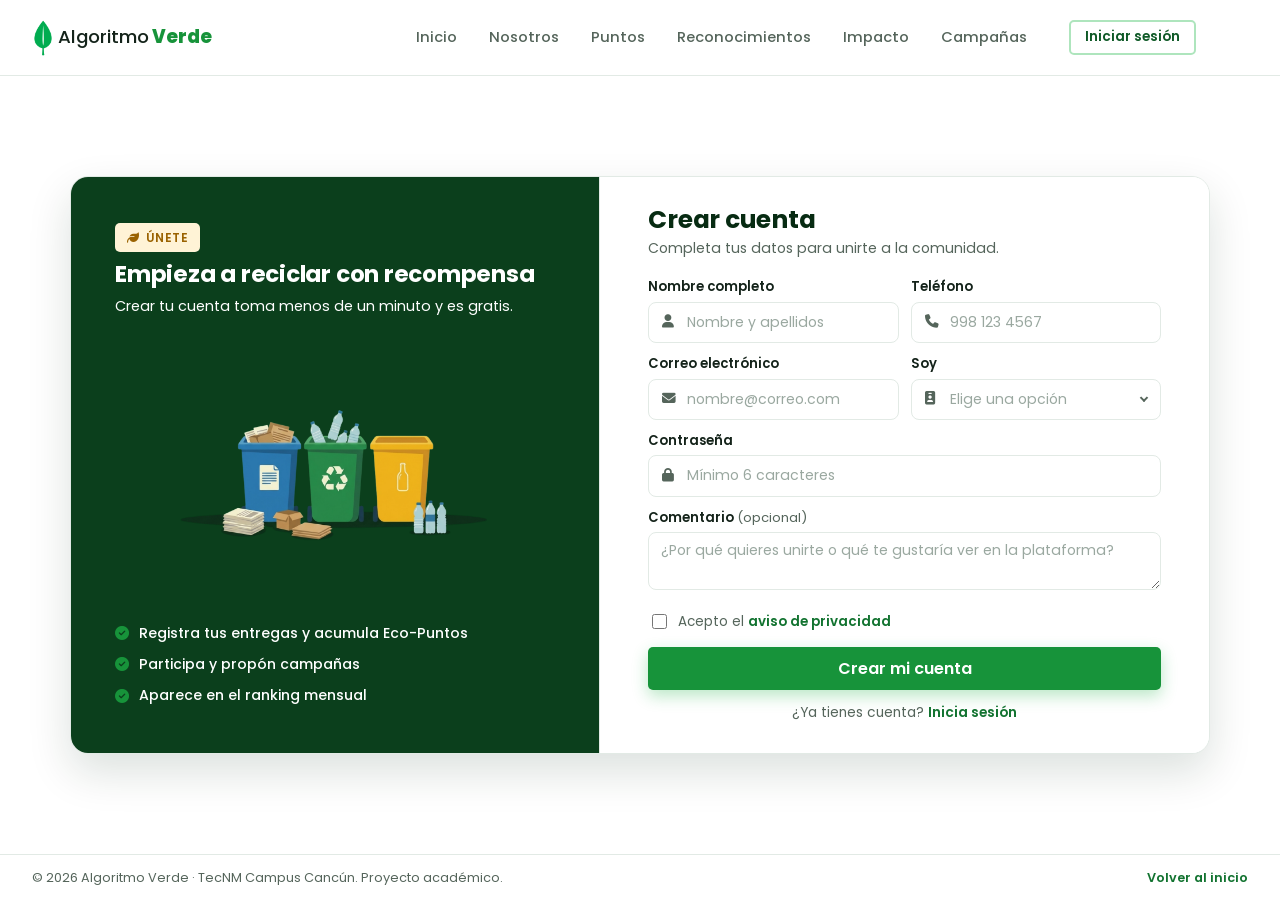
==== frontend/pages/auth/registro.html @ 046243cf "añadir pagina de registro" ====
<!DOCTYPE html>
<html lang="es-MX">
<head>
  <meta charset="UTF-8">
  <meta name="viewport" content="width=device-width, initial-scale=1">
  <title>Crear cuenta | Algoritmo Verde</title>
  <meta name="description" content="Crea tu cuenta en Algoritmo Verde y empieza a ganar Eco-Puntos con tu reciclaje.">
  <link rel="icon" href="../../assets/icons/favicon.ico">

  <link rel="preconnect" href="https://fonts.googleapis.com">
  <link rel="preconnect" href="https://fonts.gstatic.com" crossorigin>
  <link href="https://fonts.googleapis.com/css2?family=Poppins:wght@400;500;600;700;800&display=swap" rel="stylesheet">
  <link rel="stylesheet" href="https://cdnjs.cloudflare.com/ajax/libs/font-awesome/6.5.1/css/all.min.css" integrity="sha512-DTOQO9RWCH3ppGqcWaEA1BIZOC6xxalwEsw9c2QQeAIftl+Vegovlnee1c9QX4TctnWMn13TZye+giMm8e2LwA==" crossorigin="anonymous" referrerpolicy="no-referrer" />
  <link rel="stylesheet" href="../../css/main.css">
  <link rel="stylesheet" href="../../css/pages/auth.css">
</head>

<body class="pagina-auth">

  <a class="saltar-contenido" href="#formulario-registro">Saltar al formulario</a>

  <!-- ============ NAVBAR ============ -->
  <header class="navbar">
    <div class="contenedor navbar__inner">
      <a class="navbar__marca" href="../../index.html" aria-label="Algoritmo Verde, ir al inicio">
        <img src="../../assets/icons/logo.png" alt="Algoritmo Verde Logo" class="navbar__logo-img">
        <span>Algoritmo<b>Verde</b></span>
      </a>

      <nav class="navbar__menu" aria-label="Principal">
        <ul>
          <li><a class="navbar__enlace" href="../../index.html#inicio">Inicio</a></li>
          <li><a class="navbar__enlace" href="../../index.html#quienes-somos">Nosotros</a></li>
          <li><a class="navbar__enlace" href="../../index.html#puntos">Puntos</a></li>
          <li><a class="navbar__enlace" href="../../index.html#reconocimientos">Reconocimientos</a></li>
          <li><a class="navbar__enlace" href="../../index.html#impacto">Impacto</a></li>
          <li><a class="navbar__enlace" href="../../index.html#eventos">Campañas</a></li>
        </ul>
        <a class="btn btn--secundario btn--sm" href="login.html">Iniciar sesión</a>
      </nav>
    </div>
  </header>

  <!-- ============ CONTENEDOR PRINCIPAL ============ -->
  <main class="auth">
    
    <!-- TARJETA UNIFICADA QUE CONTIENE AMBAS SECCIONES -->
    <div class="auth__contenedor-card">

      <!-- Panel lateral decorativo (Izquierda) -->
      <section class="auth__lateral" aria-label="Por qué unirte">
        <div class="auth__lateral-contenido">
          <span class="etiqueta etiqueta--acento"><i class="fa-solid fa-leaf"></i> Únete</span>
          <h2>Empieza a reciclar con recompensa</h2>
          <p>Crear tu cuenta toma menos de un minuto y es gratis.</p>

          <img class="auth__ilustracion" src="../../assets/images/landing/Reciclaje.png" alt="Contenedores de reciclaje de papel, plástico y vidrio">

          <ul class="auth__beneficios">
            <li><i class="fa-solid fa-circle-check"></i> Registra tus entregas y acumula Eco-Puntos</li>
            <li><i class="fa-solid fa-circle-check"></i> Participa y propón campañas</li>
            <li><i class="fa-solid fa-circle-check"></i> Aparece en el ranking mensual</li>
          </ul>
        </div>
      </section>

      <!-- Panel de Formulario (Derecha) -->
      <section class="auth__panel">
        <div class="auth__tarjeta">
          <h1 class="auth__titulo">Crear cuenta</h1>
          <p class="auth__subtitulo">Completa tus datos para unirte a la comunidad.</p>

          <form id="formulario-registro" class="auth__form" action="../../../backend/registro.php" method="post">

            <div class="campos-fila">
              <div class="campo">
                <label for="nombre">Nombre completo</label>
                <div class="campo__control">
                  <i class="fa-solid fa-user" aria-hidden="true"></i>
                  <input type="text" id="nombre" name="nombre" placeholder="Nombre y apellidos" autocomplete="name" minlength="3" maxlength="100" required>
                </div>
              </div>

              <div class="campo">
                <label for="telefono">Teléfono</label>
                <div class="campo__control">
                  <i class="fa-solid fa-phone" aria-hidden="true"></i>
                  <input type="tel" id="telefono" name="telefono" placeholder="998 123 4567" autocomplete="tel" inputmode="tel" pattern="[0-9 ()+\-]{10,18}" title="Escribe un teléfono de 10 dígitos" required>
                </div>
              </div>
            </div>

            <div class="campos-fila">
              <div class="campo">
                <label for="correo">Correo electrónico</label>
                <div class="campo__control">
                  <i class="fa-solid fa-envelope" aria-hidden="true"></i>
                  <input type="email" id="correo" name="correo" placeholder="nombre@correo.com" autocomplete="email" maxlength="120" required>
                </div>
              </div>

              <div class="campo">
                <label for="rol">Soy</label>
                <div class="campo__control campo__control--select">
                  <i class="fa-solid fa-id-badge" aria-hidden="true"></i>
                  <select id="rol" name="rol" required>
                    <option value="" selected disabled>Elige una opción</option>
                    <option value="estudiante">Estudiante</option>
                    <option value="docente">Docente</option>
                    <option value="personal">Personal del plantel</option>
                    <option value="externo">Persona externa</option>
                  </select>
                </div>
              </div>
            </div>

            <div class="campo">
              <label for="password">Contraseña</label>
              <div class="campo__control">
                <i class="fa-solid fa-lock" aria-hidden="true"></i>
                <input type="password" id="password" name="password" placeholder="Mínimo 6 caracteres" autocomplete="new-password" minlength="6" required>
              </div>
            </div>

            <div class="campo">
              <label for="comentario">Comentario <span class="campo__opcional">(opcional)</span></label>
              <div class="campo__control">
                <textarea id="comentario" name="comentario" rows="2" maxlength="500" placeholder="¿Por qué quieres unirte o qué te gustaría ver en la plataforma?"></textarea>
              </div>
            </div>

            <label class="auth__check">
              <input type="checkbox" name="acepto" value="1" required>
              <span>Acepto el <a class="auth__enlace" href="#">aviso de privacidad</a></span>
            </label>

            <button type="submit" class="btn btn--primario btn--lg auth__enviar">Crear mi cuenta</button>
          </form>

          <p class="auth__registro">¿Ya tienes cuenta? <a class="auth__enlace" href="login.html">Inicia sesión</a></p>
        </div>
      </section>

    </div>
  </main>

  <footer class="auth__pie">
    <span>© 2026 Algoritmo Verde · TecNM Campus Cancún. Proyecto académico.</span>
    <a href="../../index.html">Volver al inicio</a>
  </footer>

</body>
</html>
---- frontend/css/main.css ----
/* Punto de entrada de estilos. Importa todo en orden. */
@import url("base/variables.css");
@import url("base/reset.css");
@import url("base/typography.css");

@import url("components/iconos.css");
@import url("components/botones.css");
@import url("components/cards.css");
@import url("components/navbar.css");
@import url("components/carrusel.css");
@import url("components/footer.css");

@import url("pages/landing.css");
---- frontend/css/pages/auth.css ----
.pagina-auth {
  min-height: 100vh;
  display: flex;
  flex-direction: column;
  background: white;
}

.auth {
  flex: 1;
  display: flex;
  align-items: center;
  justify-content: center;
  padding: 24px; 
}

.auth__contenedor-card {
  display: grid;
  grid-template-columns: 1fr 1.15fr; /* 2 columnas pegadas */
  width: 100%;
  max-width: 1140px;
  background: var(--blanco, #ffffff);
  border-radius: var(--radio-lg, 16px);
  border: 1px solid var(--borde, #e2e8f0);
  box-shadow: var(--sombra-lg, 0 10px 25px -5px rgba(0, 0, 0, 0.08));
  overflow: hidden; /* Corta los bordes del panel lateral verde */
}

/* ---------- Panel lateral decorativo (Izquierda) ---------- */
.auth__lateral {
  display: flex;
  align-items: center;
  justify-content: center;
  padding: 28px 40px;
  background: var(--verde-900);
  border-right: 1px solid var(--borde, #e2e8f0);
}

.auth__lateral-contenido { 
  max-width: 440px; 
  width: 100%;
}

.auth__lateral h2 {
  font-size: clamp(1.35rem, 1.8vw, 1.7rem);
  color: white;
  margin: 8px 0 6px;
  line-height: 1.25;
}

.auth__lateral p { 
  color: white; 
  font-size: .9rem; 
}

.auth__ilustracion {
  width: 100%;
  max-width: 310px; 
  height: auto;
  margin: 10px auto;
  display: block;
}

.auth__beneficios { 
  display: grid; 
  gap: 8px; 
  margin-top: 12px;
}

.auth__beneficios li { 
  display: flex; 
  align-items: center; 
  gap: 10px; 
  font-size: .88rem; 
  font-weight: 500; 
  color: white; 
}

.auth__beneficios i { 
  color: var(--verde-600, #16a34a); 
}

/* ---------- Panel del formulario (Derecha) ---------- */
.auth__panel {
  display: flex;
  align-items: center;
  justify-content: center;
  padding: 28px 48px; 
  background: var(--blanco, #ffffff);
}

.auth__tarjeta { 
  width: 100%; 
}

.auth__titulo { 
  font-size: 1.55rem; 
  color: var(--verde-950, #052e16);
}

.auth__subtitulo { 
  color: var(--texto-suave, #475569); 
  font-size: .88rem; 
  margin: 2px 0 16px; 
}

.auth__form { 
  display: grid; 
  gap: 10px; /* Reducción de espacio entre campos */
}

/* ---------- Campos e Inputs ---------- */
.campo { 
  display: grid; 
  gap: 4px; 
  align-content: start; 
}

.campo label { 
  font-size: .82rem; 
  font-weight: 600; 
  color: var(--texto, #1e293b);
}

.campo__opcional { 
  font-weight: 400; 
  color: var(--texto-suave, #475569); 
}

.campos-fila { 
  display: grid; 
  grid-template-columns: 1fr 1fr; 
  gap: 12px; 
}

.campo__control { 
  position: relative; 
}

.campo__control > i {
  position: absolute;
  left: 14px; 
  top: 50%;
  transform: translateY(-50%);
  color: var(--texto-suave, #475569);
  font-size: .85rem;
  pointer-events: none;
  transition: color var(--transicion, 0.2s);
}

.campo__control input,
.campo__control select,
.campo__control textarea {
  width: 100%;
  padding: 8px 12px 8px 38px; /* Inputs ligeramente más delgados */
  font: inherit;
  font-size: .88rem;
  color: var(--texto, #1e293b);
  background: var(--blanco, #ffffff);
  border: 1.5px solid var(--borde, #cbd5e1);
  border-radius: 8px;
  transition: border-color var(--transicion, 0.2s), box-shadow var(--transicion, 0.2s);
}

.campo__control select { 
  appearance: none; 
  cursor: pointer; 
  padding-right: 34px; 
}

.campo__control--select::after {
  content: "";
  position: absolute;
  right: 14px; 
  top: 50%;
  width: 6px; 
  height: 6px;
  border-right: 2px solid var(--texto-suave, #475569);
  border-bottom: 2px solid var(--texto-suave, #475569);
  transform: translateY(-70%) rotate(45deg);
  pointer-events: none;
}

.campo__control textarea { 
  padding-left: 12px; 
  resize: vertical; 
  min-height: 58px; /* Textarea menos alta */
  line-height: 1.4; 
}

.campo__control ::placeholder { 
  color: #9aa8a0; 
}

.campo__control select:invalid { 
  color: #9aa8a0; 
}

.campo__control select option { 
  color: var(--texto, #1e293b); 
}

.campo__control input:hover, 
.campo__control select:hover, 
.campo__control textarea:hover { 
  border-color: var(--verde-200, #a7f3d0); 
}

.campo__control input:focus, 
.campo__control select:focus, 
.campo__control textarea:focus {
  outline: none;
  border-color: var(--verde-500, #22c55e);
  box-shadow: 0 0 0 3px rgba(34, 197, 94, .18);
}

.campo__control:focus-within > i { 
  color: var(--verde-600, #16a34a); 
}

/* ---------- Checkbox y Botones ---------- */
.auth__check { 
  display: inline-flex; 
  align-items: center; 
  gap: 8px; 
  cursor: pointer; 
  color: var(--texto-suave, #475569); 
  font-size: .84rem; 
  margin-top: 2px;
}

.auth__check input { 
  width: 15px; 
  height: 15px; 
  flex: none; 
  accent-color: var(--verde-600, #16a34a); 
}

.auth__enlace { 
  color: var(--verde-700, #15803d); 
  font-weight: 600; 
}

.auth__enlace:hover { 
  color: var(--verde-500, #22c55e); 
  text-decoration: underline; 
}

.auth__enviar { 
  width: 100%; 
  margin-top: 4px; 
  padding-block: 10px; /* Botón estilizado sin altura excesiva */
}

.auth__registro { 
  margin-top: 12px; 
  text-align: center; 
  font-size: .86rem; 
  color: var(--texto-suave, #475569); 
}

/* ---------- Pie de página ---------- */
.auth__pie {
  display: flex;
  justify-content: space-between;
  gap: 16px;
  flex-wrap: wrap;
  padding: 12px 32px;
  font-size: .8rem;
  color: var(--texto-suave, #475569);
  background: var(--blanco, #ffffff);
  border-top: 1px solid var(--borde, #e2e8f0);
}

.auth__pie a { 
  color: var(--verde-700, #15803d); 
  font-weight: 600; 
}

/* ---------- Responsivo ---------- */
@media (max-width: 900px) {
  .auth__contenedor-card { 
    grid-template-columns: 1fr; 
    max-width: 520px;
  }
  
  .auth__lateral {
    padding: 24px 20px;
    border-right: none;
    border-bottom: 1px solid var(--borde, #e2e8f0);
  }

  .auth__panel {
    padding: 24px 20px;
  }
}

@media (max-width: 600px) {
  .auth {
    padding: 12px 8px;
  }
  
  .campos-fila { 
    grid-template-columns: 1fr; 
  }
}
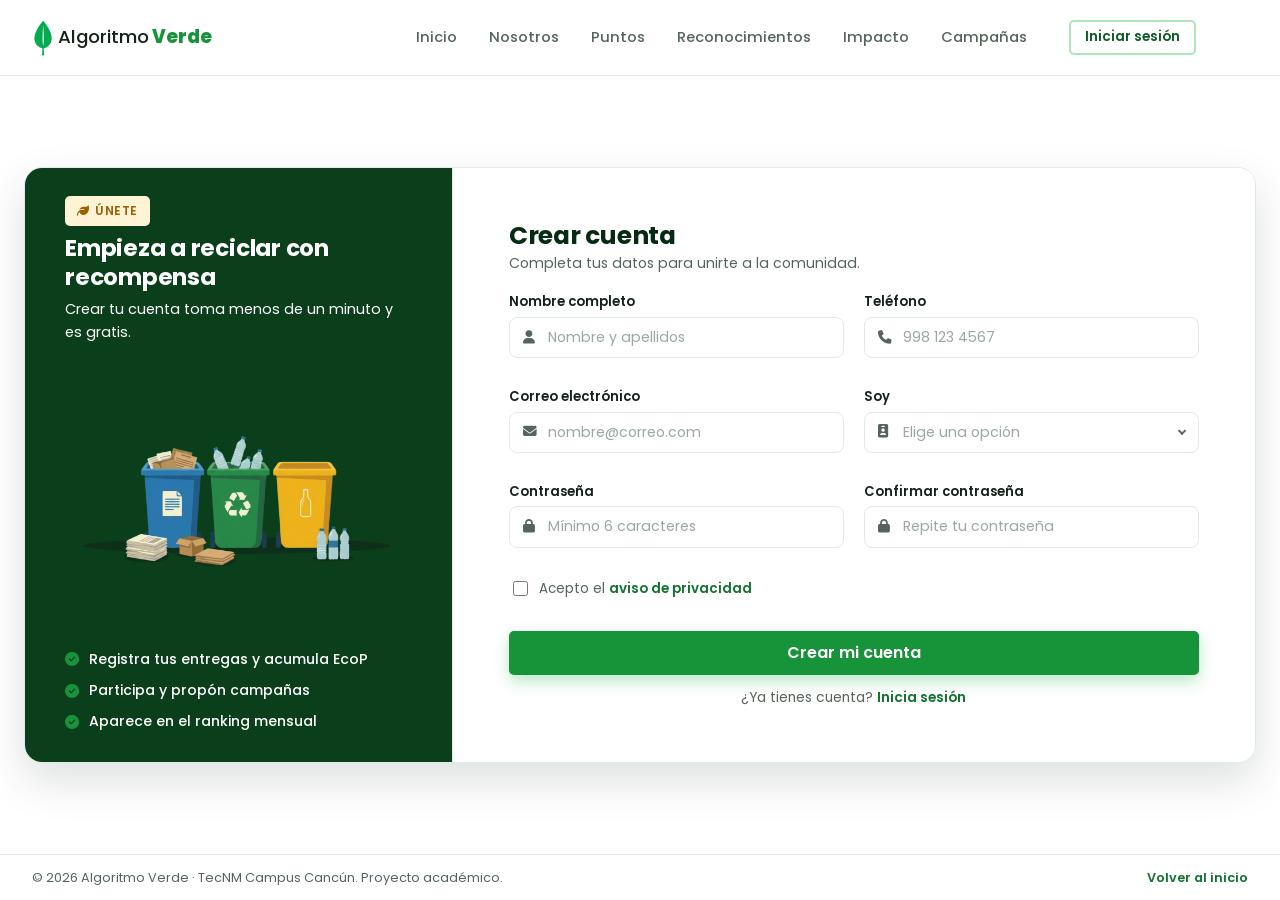
==== commit 6dd4c17c: "mejorar validación del registro y ampliar formulario" ====
--- a/frontend/pages/auth/registro.html
+++ b/frontend/pages/auth/registro.html
@@ -13,6 +13,7 @@
   <link rel="stylesheet" href="https://cdnjs.cloudflare.com/ajax/libs/font-awesome/6.5.1/css/all.min.css" integrity="sha512-DTOQO9RWCH3ppGqcWaEA1BIZOC6xxalwEsw9c2QQeAIftl+Vegovlnee1c9QX4TctnWMn13TZye+giMm8e2LwA==" crossorigin="anonymous" referrerpolicy="no-referrer" />
   <link rel="stylesheet" href="../../css/main.css">
   <link rel="stylesheet" href="../../css/pages/auth.css">
+  <script src="../../js/pages/registro.js" defer></script>
 </head>
 
 <body class="pagina-auth">
@@ -22,19 +23,19 @@
   <!-- ============ NAVBAR ============ -->
   <header class="navbar">
     <div class="contenedor navbar__inner">
-      <a class="navbar__marca" href="../../index.html" aria-label="Algoritmo Verde, ir al inicio">
+      <a class="navbar__marca" href="../../../index.html" aria-label="Algoritmo Verde, ir al inicio">
         <img src="../../assets/icons/logo.png" alt="Algoritmo Verde Logo" class="navbar__logo-img">
         <span>Algoritmo<b>Verde</b></span>
       </a>
 
       <nav class="navbar__menu" aria-label="Principal">
         <ul>
-          <li><a class="navbar__enlace" href="../../index.html#inicio">Inicio</a></li>
-          <li><a class="navbar__enlace" href="../../index.html#quienes-somos">Nosotros</a></li>
-          <li><a class="navbar__enlace" href="../../index.html#puntos">Puntos</a></li>
-          <li><a class="navbar__enlace" href="../../index.html#reconocimientos">Reconocimientos</a></li>
-          <li><a class="navbar__enlace" href="../../index.html#impacto">Impacto</a></li>
-          <li><a class="navbar__enlace" href="../../index.html#eventos">Campañas</a></li>
+          <li><a class="navbar__enlace" href="../../../index.html#inicio">Inicio</a></li>
+          <li><a class="navbar__enlace" href="../../../index.html#quienes-somos">Nosotros</a></li>
+          <li><a class="navbar__enlace" href="../../../index.html#puntos">Puntos</a></li>
+          <li><a class="navbar__enlace" href="../../../index.html#reconocimientos">Reconocimientos</a></li>
+          <li><a class="navbar__enlace" href="../../../index.html#impacto">Impacto</a></li>
+          <li><a class="navbar__enlace" href="../../../index.html#eventos">Campañas</a></li>
         </ul>
         <a class="btn btn--secundario btn--sm" href="login.html">Iniciar sesión</a>
       </nav>
@@ -57,7 +58,7 @@
           <img class="auth__ilustracion" src="../../assets/images/landing/Reciclaje.png" alt="Contenedores de reciclaje de papel, plástico y vidrio">
 
           <ul class="auth__beneficios">
-            <li><i class="fa-solid fa-circle-check"></i> Registra tus entregas y acumula Eco-Puntos</li>
+            <li><i class="fa-solid fa-circle-check"></i> Registra tus entregas y acumula EcoP</li>
             <li><i class="fa-solid fa-circle-check"></i> Participa y propón campañas</li>
             <li><i class="fa-solid fa-circle-check"></i> Aparece en el ranking mensual</li>
           </ul>
@@ -70,23 +71,25 @@
           <h1 class="auth__titulo">Crear cuenta</h1>
           <p class="auth__subtitulo">Completa tus datos para unirte a la comunidad.</p>
 
-          <form id="formulario-registro" class="auth__form" action="../../../backend/registro.php" method="post">
+          <form id="formulario-registro" class="auth__form" action="../../../backend/registro.php" method="post" novalidate>
 
             <div class="campos-fila">
               <div class="campo">
                 <label for="nombre">Nombre completo</label>
                 <div class="campo__control">
                   <i class="fa-solid fa-user" aria-hidden="true"></i>
-                  <input type="text" id="nombre" name="nombre" placeholder="Nombre y apellidos" autocomplete="name" minlength="3" maxlength="100" required>
+                  <input type="text" id="nombre" name="nombre" placeholder="Nombre y apellidos" autocomplete="name" minlength="3" maxlength="100" required aria-describedby="error-nombre">
                 </div>
+                <small class="campo__error" id="error-nombre" aria-live="polite"></small>
               </div>
 
               <div class="campo">
                 <label for="telefono">Teléfono</label>
                 <div class="campo__control">
                   <i class="fa-solid fa-phone" aria-hidden="true"></i>
-                  <input type="tel" id="telefono" name="telefono" placeholder="998 123 4567" autocomplete="tel" inputmode="tel" pattern="[0-9 ()+\-]{10,18}" title="Escribe un teléfono de 10 dígitos" required>
+                  <input type="tel" id="telefono" name="telefono" placeholder="998 123 4567" autocomplete="tel" inputmode="tel" maxlength="14" required aria-describedby="error-telefono">
                 </div>
+                <small class="campo__error" id="error-telefono" aria-live="polite"></small>
               </div>
             </div>
 
@@ -95,15 +98,16 @@
                 <label for="correo">Correo electrónico</label>
                 <div class="campo__control">
                   <i class="fa-solid fa-envelope" aria-hidden="true"></i>
-                  <input type="email" id="correo" name="correo" placeholder="nombre@correo.com" autocomplete="email" maxlength="120" required>
+                  <input type="email" id="correo" name="correo" placeholder="nombre@correo.com" autocomplete="email" maxlength="120" required aria-describedby="error-correo">
                 </div>
+                <small class="campo__error" id="error-correo" aria-live="polite"></small>
               </div>
 
               <div class="campo">
                 <label for="rol">Soy</label>
                 <div class="campo__control campo__control--select">
                   <i class="fa-solid fa-id-badge" aria-hidden="true"></i>
-                  <select id="rol" name="rol" required>
+                  <select id="rol" name="rol" required aria-describedby="error-rol">
                     <option value="" selected disabled>Elige una opción</option>
                     <option value="estudiante">Estudiante</option>
                     <option value="docente">Docente</option>
@@ -111,28 +115,37 @@
                     <option value="externo">Persona externa</option>
                   </select>
                 </div>
+                <small class="campo__error" id="error-rol" aria-live="polite"></small>
+              </div>
+            </div>
+
+            <div class="campos-fila">
+              <div class="campo">
+                <label for="password">Contraseña</label>
+                <div class="campo__control">
+                  <i class="fa-solid fa-lock" aria-hidden="true"></i>
+                  <input type="password" id="password" name="password" placeholder="Mínimo 6 caracteres" autocomplete="new-password" minlength="6" required aria-describedby="error-password">
+                </div>
+                <small class="campo__error" id="error-password" aria-live="polite"></small>
+              </div>
+
+              <div class="campo">
+                <label for="password2">Confirmar contraseña</label>
+                <div class="campo__control">
+                  <i class="fa-solid fa-lock" aria-hidden="true"></i>
+                  <input type="password" id="password2" name="password2" placeholder="Repite tu contraseña" autocomplete="new-password" required aria-describedby="error-password2">
+                </div>
+                <small class="campo__error" id="error-password2" aria-live="polite"></small>
               </div>
             </div>
 
             <div class="campo">
-              <label for="password">Contraseña</label>
-              <div class="campo__control">
-                <i class="fa-solid fa-lock" aria-hidden="true"></i>
-                <input type="password" id="password" name="password" placeholder="Mínimo 6 caracteres" autocomplete="new-password" minlength="6" required>
-              </div>
+              <label class="auth__check">
+                <input type="checkbox" id="acepto" name="acepto" value="1" required aria-describedby="error-acepto">
+                <span>Acepto el <a class="auth__enlace" href="#">aviso de privacidad</a></span>
+              </label>
+              <small class="campo__error" id="error-acepto" aria-live="polite"></small>
             </div>
-
-            <div class="campo">
-              <label for="comentario">Comentario <span class="campo__opcional">(opcional)</span></label>
-              <div class="campo__control">
-                <textarea id="comentario" name="comentario" rows="2" maxlength="500" placeholder="¿Por qué quieres unirte o qué te gustaría ver en la plataforma?"></textarea>
-              </div>
-            </div>
-
-            <label class="auth__check">
-              <input type="checkbox" name="acepto" value="1" required>
-              <span>Acepto el <a class="auth__enlace" href="#">aviso de privacidad</a></span>
-            </label>
 
             <button type="submit" class="btn btn--primario btn--lg auth__enviar">Crear mi cuenta</button>
           </form>
@@ -146,7 +159,7 @@
 
   <footer class="auth__pie">
     <span>© 2026 Algoritmo Verde · TecNM Campus Cancún. Proyecto académico.</span>
-    <a href="../../index.html">Volver al inicio</a>
+    <a href="../../../index.html">Volver al inicio</a>
   </footer>
 
 </body>
--- a/frontend/css/main.css
+++ b/frontend/css/main.css
@@ -3,7 +3,6 @@
 @import url("base/reset.css");
 @import url("base/typography.css");
 
-@import url("components/iconos.css");
 @import url("components/botones.css");
 @import url("components/cards.css");
 @import url("components/navbar.css");
--- a/frontend/css/pages/auth.css
+++ b/frontend/css/pages/auth.css
@@ -16,9 +16,9 @@
 
 .auth__contenedor-card {
   display: grid;
-  grid-template-columns: 1fr 1.15fr; /* 2 columnas pegadas */
+  grid-template-columns: .8fr 1.5fr; /* panel verde angosto, formulario ancho */
   width: 100%;
-  max-width: 1140px;
+  max-width: 1320px;
   background: var(--blanco, #ffffff);
   border-radius: var(--radio-lg, 16px);
   border: 1px solid var(--borde, #e2e8f0);
@@ -35,7 +35,7 @@
   background: var(--verde-900);
   border-right: 1px solid var(--borde, #e2e8f0);
 }
-
+z
 .auth__lateral-contenido { 
   max-width: 440px; 
   width: 100%;
@@ -85,7 +85,7 @@
   display: flex;
   align-items: center;
   justify-content: center;
-  padding: 28px 48px; 
+  padding: 28px 56px; 
   background: var(--blanco, #ffffff);
 }
 
@@ -130,7 +130,7 @@
 .campos-fila { 
   display: grid; 
   grid-template-columns: 1fr 1fr; 
-  gap: 12px; 
+  gap: 12px 20px; 
 }
 
 .campo__control { 
@@ -214,18 +214,42 @@
   box-shadow: 0 0 0 3px rgba(34, 197, 94, .18);
 }
 
-.campo__control:focus-within > i { 
-  color: var(--verde-600, #16a34a); 
+.campo__control:focus-within > i {
+  color: var(--verde-600, #16a34a);
+}
+
+/* ---------- Mensajes de validación ---------- */
+/* El espacio del mensaje está reservado para que el formulario no "brinque" al aparecer. */
+.campo__error {
+  min-height: 1.15em;
+  font-size: .75rem;
+  line-height: 1.15;
+  color: var(--error);
+}
+
+.campo__control .campo--invalido,
+.campo__control .campo--invalido:hover {
+  border-color: var(--error);
+}
+
+.campo__control .campo--invalido:focus {
+  border-color: var(--error);
+  box-shadow: 0 0 0 3px rgba(192, 57, 43, .15);
+}
+
+.campo__control:has(.campo--invalido) > i {
+  color: var(--error);
 }
 
 /* ---------- Checkbox y Botones ---------- */
-.auth__check { 
-  display: inline-flex; 
-  align-items: center; 
-  gap: 8px; 
-  cursor: pointer; 
-  color: var(--texto-suave, #475569); 
-  font-size: .84rem; 
+.campo .auth__check {
+  display: inline-flex;
+  align-items: center;
+  gap: 8px;
+  cursor: pointer;
+  color: var(--texto-suave, #475569);
+  font-size: .84rem;
+  font-weight: 400;
   margin-top: 2px;
 }
 
